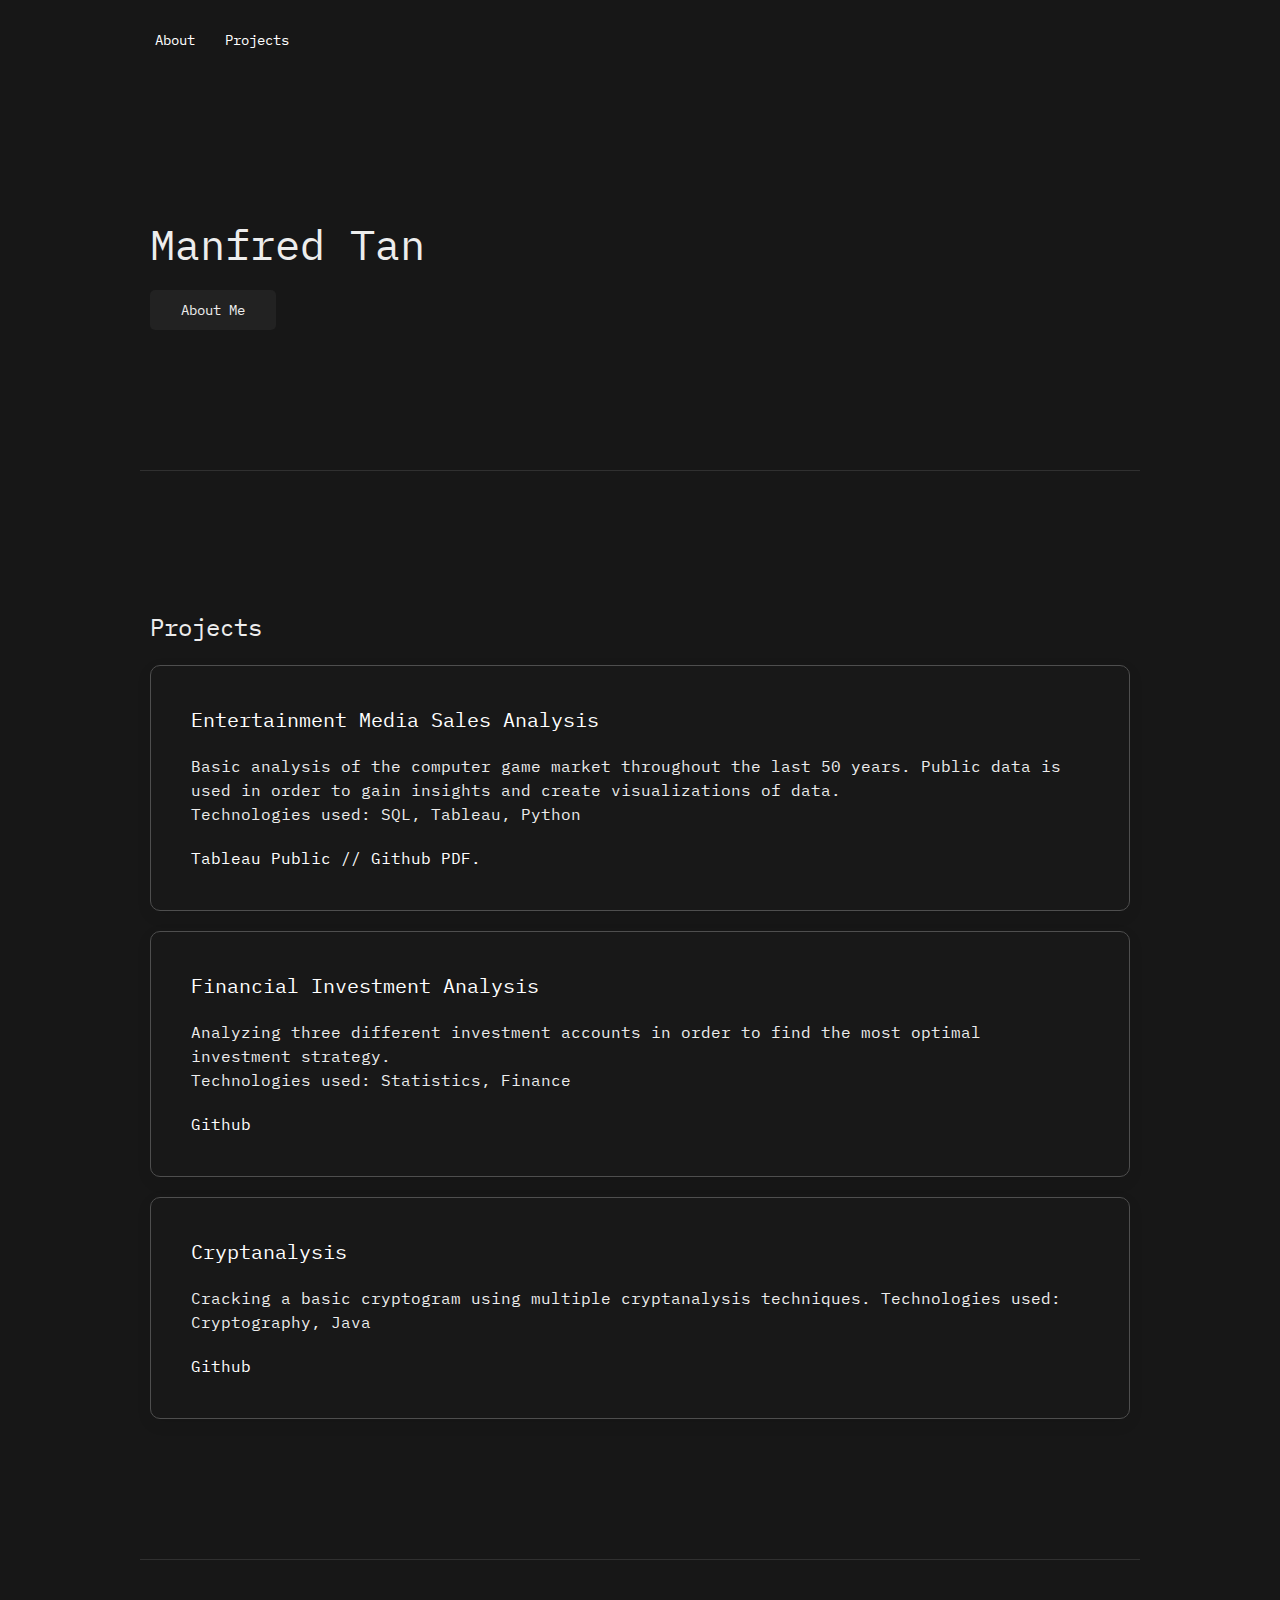
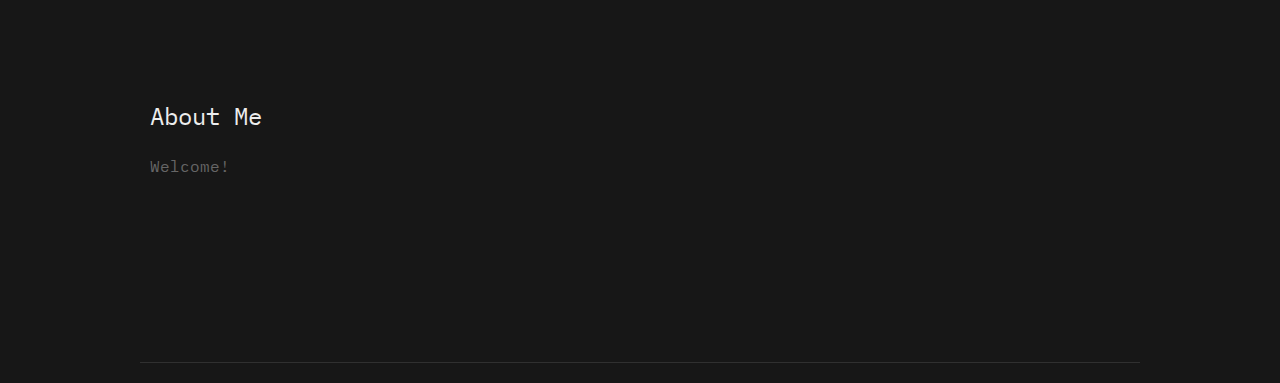
==== index.html @ 36551038 "Update index.html" ====
<!DOCTYPE html>
<html lang="en">


<head>
    <meta charset="UTF-8">
    <link rel="stylesheet" href="styles.css">

    <title>Portfolio</title>
</head>



<body>

<!-- Navigation -->
    <nav class="uk-navbar-container uk-margin-small-left uk-margin-small-right uk-visible@m uk-margin-xlarge-left uk-margin-xlarge-right" uk-navbar uk-sticky="sel-target: .uk-navbar-container; cls-active: uk-navbar-sticky">
    
        <ul class="uk-navbar-nav uk-light">
            <li><a class="uk-button-text uk-text-capitalize" href="#about" uk-scroll>About</a></li>
            <li><a class="uk-button-text uk-text-capitalize" href="#projects" uk-scroll>Projects</a></li>
        </ul>
    </nav>
<!-- Navigation End -->


<!-- Home -->
<section class="uk-margin-small-left uk-margin-small-right uk-margin-xlarge-top uk-margin-xlarge-bottom">
    <h1 class="uk-margin-xlarge-left uk-light uk-text-left uk-margin-xlarge-right">Manfred Tan</h1>
    <a href="#about" class="uk-margin-xlarge-left uk-text-capitalize uk-button uk-button-secondary" uk-scroll>About Me</a>

</section>

<!-- Home Ends -->

<!-- Projects Section -->
<hr class="uk-margin-xlarge-left uk-margin-xlarge-right">
<section id="projects" class="uk-margin-small-left uk-margin-small-right uk-margin-xlarge-top uk-margin-xlarge-bottom">
<h3 class="uk-margin-xlarge-left uk-light">Projects</h3>

<div class="uk-margin-xlarge-left uk-margin-xlarge-right">
    <!-- Projects -->
    <div class="uk-margin uk-card uk-card-secondary uk-card-body ">
        <h4>Entertainment Media Sales Analysis</h4>
        <p>Basic analysis of the computer game market throughout the last 50 years. Public data is used in order to gain insights and create visualizations of data.
          <br>
          Technologies used: SQL, Tableau, Python
        </p>
            <a href="https://public.tableau.com/app/profile/manfred.tan/viz/VideoGameSalesAnalysis_17225403248090/VideoGameSalesAnalysis">Tableau Public</a>
            <a> //</a>
            <a href="https://github.com/manfred-t/video-game-analysis">Github</a>
            <a href="https://manfred-t.github.io/sample-data-analysis/Sample Data Analysis 1.pdf" target="_blank">PDF.</a>

    </div>
        
    <div class="uk-margin uk-card uk-card-secondary uk-card-body ">
      <h4>Financial Investment Analysis</h4>
      <p>Analyzing three different investment accounts in order to find the most optimal investment strategy.
        <br>
        Technologies used: Statistics, Finance
      </p>
      <a href="https://github.com/manfred-t/Financial-Analysis">Github</a>
  </div>

    <div class="uk-margin uk-card uk-card-secondary uk-card-body ">
        <h4>Cryptanalysis</h4>
        <p>Cracking a basic cryptogram using multiple cryptanalysis techniques.
          Technologies used: Cryptography, Java
        </p>
          <a href="https://github.com/manfred-t/Cryptanalysis">Github</a>
    </div>

</div>



</section>




<hr class="uk-margin-xlarge-top uk-margin-xlarge-left uk-margin-xlarge-right">

<!-- About Me -->
<section id="about" class="uk-margin-small-left uk-margin-small-right uk-margin-xlarge-top uk-margin-xlarge-bottom">
<h3 class="uk-margin-xlarge-left uk-light">About Me</h3>
<!-- Change here to ur paragraph -->
<p class="uk-margin-xlarge-left uk-margin-xlarge-right">Welcome!</p>
<a href="" class="uk-margin-xlarge-left uk-light uk-button-text" uk-icon="instagram"></a> &nbsp;<a href="" class="uk-light uk-button-text" uk-icon="dribbble"></a> &nbsp;<a href="" class="uk-button-text uk-light" uk-icon="github"></a> &nbsp;<a href="" class=" uk-light uk-button-text" uk-icon="linkedin"></a>

<!-- About Me Ends -->
</section>

<hr class="uk-margin-xlarge-left uk-margin-xlarge-right">
</div>
<!-- Projects Section Ends -->
    
</body>
</html>
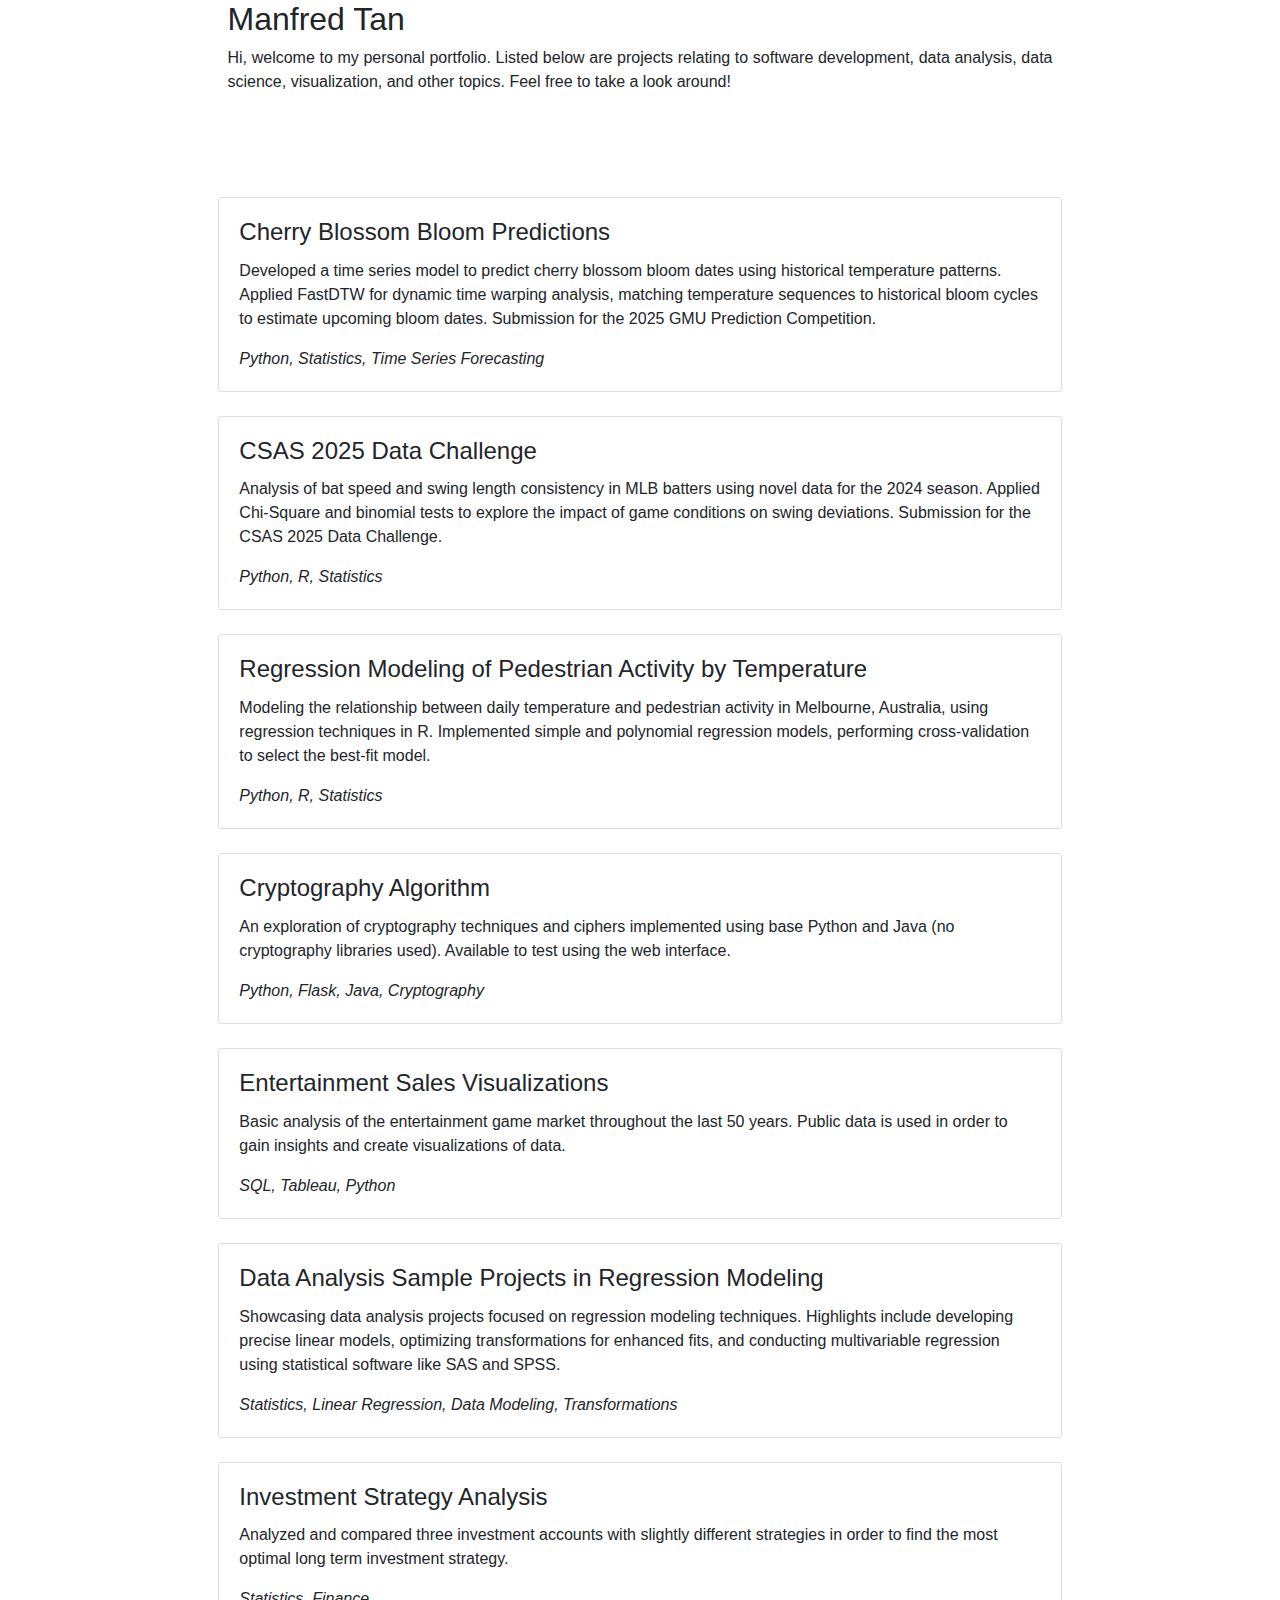
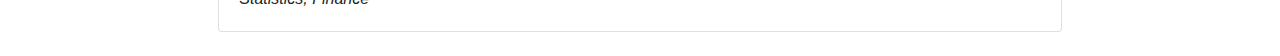
==== commit cb73a56c: "update" ====
--- a/index.html
+++ b/index.html
@@ -1,99 +1,192 @@
 <!DOCTYPE html>
 <html lang="en">
+  <head>
+    <meta charset="utf-8">
+    <title>Portfolio</title>
+    <meta name="viewport" content="width=device-width, initial-scale=1">
+    <link rel="stylesheet" href="https://stackpath.bootstrapcdn.com/bootstrap/4.5.2/css/bootstrap.min.css" integrity="sha384-JcKb8q3iqJ61gNV9KGb8thSsNjpSL0n8PARn9HuZOnIxN0hoP+VmmDGMN5t9UJ0Z" crossorigin="anonymous">
+    <link rel="stylesheet" href="assets/css/minimalist.css">
+    <link rel="stylesheet" href="https://cdnjs.cloudflare.com/ajax/libs/font-awesome/5.14.0/css/all.min.css" integrity="sha512-1PKOgIY59xJ8Co8+NE6FZ+LOAZKjy+KY8iq0G4B3CyeY6wYHN3yt9PW0XpSriVlkMXe40PTKnXrLnZ9+fkDaog==" crossorigin="anonymous" />
+    <link rel="icon" type="image/png" href="assets/images/favicon.ico">
+  </head>
+  <body >
+    <header>
+      <div class="container">
+        <div class="row justify-content-lg-center">
 
+          <div class="col-lg-9">
+            <h2>Manfred Tan</h2>
+            <p class="text-justify">Hi, welcome to my personal portfolio. Listed below are projects relating to software development, data analysis, data science, visualization, and other topics. Feel free to take a look around!</p>
+            <ul class="list-inline text-lg-right social-iconsHead">
+              <li class="list-inline-item"><a href="https://github.com/manfred-t/" target="_blank"><i class="fab fa-github"></i></a></li>
+              <li class="list-inline-item"><a href="https://www.linkedin.com/in/manfred-tan" target="_blank"><i class="fab fa-linkedin-in"></i></a></li>
+              <li class="list-inline-item"><a href="#" target="_blank"><i class="fas fa-at"></i></a></li>
+            </ul>
+          </div>
+        </div>
+      </div>
+    </header>
+    <section>
+      <h2 class="text-center text-white">Projects</h2> <!-- Centered heading -->
+      <div class="tab-pane fade show" id="projects" role="tabpanel">
+        <div class="card-container"> <!-- Added wrapper -->
+          <div class="row justify-content-lg-center">
 
-<head>
-    <meta charset="UTF-8">
-    <link rel="stylesheet" href="styles.css">
+            <!-- ./project -->
+            <div class="col-lg-8 pb-4">
+              <div class="card">
+                <div class="card-body">
 
-    <title>Portfolio</title>
-</head>
+                  <h4 class="card-title">Cherry Blossom Bloom Predictions</h4>
+                  <p class="card-text">
+                    Developed a time series model to predict cherry blossom bloom dates using historical temperature 
+                    patterns. Applied FastDTW for dynamic time warping analysis, matching temperature sequences 
+                    to historical bloom cycles to estimate upcoming bloom dates. Submission for the 2025 GMU Prediction Competition.
+                  </p>
+                  
 
+                  <div class="d-flex justify-content-between align-items-center">
+                    <span class="card-text"><em>Python, Statistics, Time Series Forecasting </em></span>
+                    <ul class="list-inline mb-0">
+                      <li class="list-inline-item social-icons"><a href="assets/pages/cherry blossom predictions/predictions.html"><i class="fas fa-link"></i></a></li>
+                      <li class="list-inline-item social-icons"><a href="https://github.com/mt3842/cherry-blossom-2025" target="_blank"><i class="fab fa-github"></i></a></li>
+                    </ul>
+                  </div>
 
+                </div>
+              </div>
+            </div>
+            <!-- Repeat for more projects -->
 
-<body>
+            <!-- ./project -->
+            <div class="col-lg-8 pb-4">
+              <div class="card">
+                <div class="card-body">
 
-<!-- Navigation -->
-    <nav class="uk-navbar-container uk-margin-small-left uk-margin-small-right uk-visible@m uk-margin-xlarge-left uk-margin-xlarge-right" uk-navbar uk-sticky="sel-target: .uk-navbar-container; cls-active: uk-navbar-sticky">
-    
-        <ul class="uk-navbar-nav uk-light">
-            <li><a class="uk-button-text uk-text-capitalize" href="#about" uk-scroll>About</a></li>
-            <li><a class="uk-button-text uk-text-capitalize" href="#projects" uk-scroll>Projects</a></li>
-        </ul>
-    </nav>
-<!-- Navigation End -->
+                  <h4 class="card-title">CSAS 2025 Data Challenge</h4>
+                  <p class="card-text">Analysis of bat speed and swing length consistency in MLB batters using novel data for the 2024 season. Applied Chi-Square and binomial tests to explore the impact of game conditions on swing deviations. Submission for the CSAS 2025 Data Challenge.</p>
+                  
 
+                  <div class="d-flex justify-content-between align-items-center">
+                    <span class="card-text"><em>Python, R, Statistics </em></span>
+                    <ul class="list-inline mb-0">
+                      <li class="list-inline-item social-icons"><a href="https://github.com/mt3842/CSAS-2025-Data-Challenge/blob/main/research.pdf/"><i class="fas fa-link"></i></a></li>
+                      <li class="list-inline-item social-icons"><a href="https://github.com/mt3842/CSAS-2025-Data-Challenge" target="_blank"><i class="fab fa-github"></i></a></li>
+                    </ul>
+                  </div>
 
-<!-- Home -->
-<section class="uk-margin-small-left uk-margin-small-right uk-margin-xlarge-top uk-margin-xlarge-bottom">
-    <h1 class="uk-margin-xlarge-left uk-light uk-text-left uk-margin-xlarge-right">Manfred Tan</h1>
-    <a href="#about" class="uk-margin-xlarge-left uk-text-capitalize uk-button uk-button-secondary" uk-scroll>About Me</a>
+                </div>
+              </div>
+            </div>
+            <!-- Repeat for more projects -->
 
-</section>
+            <!-- ./project -->
+            <div class="col-lg-8 pb-4">
+              <div class="card">
+                <div class="card-body">
 
-<!-- Home Ends -->
+                  <h4 class="card-title">Regression Modeling of Pedestrian Activity by Temperature</h4>
+                  <p class="card-text">Modeling the relationship between daily temperature and pedestrian activity in Melbourne, Australia, using regression techniques in R. Implemented simple and polynomial regression models, performing cross-validation to select the best-fit model. </p>
+                  
 
-<!-- Projects Section -->
-<hr class="uk-margin-xlarge-left uk-margin-xlarge-right">
-<section id="projects" class="uk-margin-small-left uk-margin-small-right uk-margin-xlarge-top uk-margin-xlarge-bottom">
-<h3 class="uk-margin-xlarge-left uk-light">Projects</h3>
+                  <div class="d-flex justify-content-between align-items-center">
+                    <span class="card-text"><em>Python, R, Statistics </em></span>
+                    <ul class="list-inline mb-0">
+                      <li class="list-inline-item social-icons"><a href="https://github.com/mt3842/Temperature-and-Pedestrians/blob/main/Temperature%20vs%20Pedestrians.pdf/"><i class="fas fa-link"></i></a></li>
+                      <li class="list-inline-item social-icons"><a href="https://github.com/mt3842/Temperature-and-Pedestrians" target="_blank"><i class="fab fa-github"></i></a></li>
+                    </ul>
+                  </div>
 
-<div class="uk-margin-xlarge-left uk-margin-xlarge-right">
-    <!-- Projects -->
-    <div class="uk-margin uk-card uk-card-secondary uk-card-body ">
-        <h4>Entertainment Media Sales Analysis</h4>
-        <p>Basic analysis of the computer game market throughout the last 50 years. Public data is used in order to gain insights and create visualizations of data.
-          <br>
-          Technologies used: SQL, Tableau, Python
-        </p>
-            <a href="https://public.tableau.com/app/profile/manfred.tan/viz/VideoGameSalesAnalysis_17225403248090/VideoGameSalesAnalysis">Tableau Public</a>
-            <a> //</a>
-            <a href="https://github.com/manfred-t/video-game-analysis">Github</a>
-            <a href="https://manfred-t.github.io/sample-data-analysis/Sample Data Analysis 1.pdf" target="_blank">PDF.</a>
+                </div>
+              </div>
+            </div>
+            <!-- Repeat for more projects -->
+            
+            <!-- ./project -->
+            <div class="col-lg-8 pb-4">
+              <div class="card">
+                <div class="card-body">
 
-    </div>
-        
-    <div class="uk-margin uk-card uk-card-secondary uk-card-body ">
-      <h4>Financial Investment Analysis</h4>
-      <p>Analyzing three different investment accounts in order to find the most optimal investment strategy.
-        <br>
-        Technologies used: Statistics, Finance
-      </p>
-      <a href="https://github.com/manfred-t/Financial-Analysis">Github</a>
-  </div>
+                  <h4 class="card-title">Cryptography Algorithm</h4>
+                  <p class="card-text">An exploration of cryptography techniques and ciphers implemented using base Python and Java (no cryptography libraries used). Available to test using the web interface. </p>
+                  
 
-    <div class="uk-margin uk-card uk-card-secondary uk-card-body ">
-        <h4>Cryptanalysis</h4>
-        <p>Cracking a basic cryptogram using multiple cryptanalysis techniques.
-          Technologies used: Cryptography, Java
-        </p>
-          <a href="https://github.com/manfred-t/Cryptanalysis">Github</a>
-    </div>
+                  <div class="d-flex justify-content-between align-items-center">
+                    <span class="card-text"><em>Python, Flask, Java, Cryptography </em></span>
+                    <ul class="list-inline mb-0">
+                      <li class="list-inline-item social-icons"><a href="https://tanm2024.pythonanywhere.com/"><i class="fas fa-link"></i></a></li>
+                      <li class="list-inline-item social-icons"><a href="https://github.com/manfred-t/Cryptanalysis" target="_blank"><i class="fab fa-github"></i></a></li>
+                    </ul>
+                  </div>
 
-</div>
+                </div>
+              </div>
+            </div>
+            <!-- Repeat for more projects -->
 
+            <!-- ./project -->
+            <div class="col-lg-8 pb-4">
+              <div class="card">
+                <div class="card-body">
 
+                  <h4 class="card-title">Entertainment Sales Visualizations</h4>
+                  <p class="card-text">Basic analysis of the entertainment game market throughout the last 50 years. Public data is used in order to gain insights and create visualizations of data. </p>
+                  <div class="d-flex justify-content-between align-items-center">
+                    <span class="card-text"><em>SQL, Tableau, Python </em></span>
+                    <ul class="list-inline mb-0"> <!-- ADD TABLEAU ICON-->
+                      <li class="list-inline-item social-icons"><a href="https://github.com/manfred-t/Financial-Analysis" target="_blank"><i class="fab fa-github"></i></a></li>
+                    </ul>
+                  </div>
 
-</section>
+                </div>
+              </div>
+            </div>
+            <!-- Repeat for more projects -->
+            
+            <!-- ./project -->
+            <div class="col-lg-8 pb-4">
+              <div class="card">
+                <div class="card-body">
+                  <h4 class="card-title">Data Analysis Sample Projects in Regression Modeling</h4>
+                  <p class="card-text">Showcasing data analysis projects focused on regression modeling techniques. Highlights include developing precise linear models, optimizing transformations for enhanced fits, and conducting multivariable regression using statistical software like SAS and SPSS. </p>
+                  <div class="d-flex justify-content-between align-items-center">
+                    <span class="card-text"><em>Statistics, Linear Regression, Data Modeling, Transformations</em></span>
+                    <ul class="list-inline mb-0">
+                      <li class="list-inline-item social-icons"><a href="https://manfred-t.github.io/sample-data-analysis/Sample%20Data%20Analysis%201.pdf" target="_blank"><i class="fas fa-link"></i></a></li>
+                      <li class="list-inline-item social-icons"><a href="https://manfred-t.github.io/sample-data-analysis/Sample%20Data%20Analysis%202.pdf" target="_blank"><i class="fas fa-link"></i></a></li>
+                    </ul>
+                  </div>
+                </div>
+              </div>
+            </div>
+            <!-- Repeat for more projects -->
 
+            <!-- ./project -->
+            <div class="col-lg-8 pb-4">
+              <div class="card">
+                <div class="card-body">
 
+                  <h4 class="card-title">Investment Strategy Analysis</h4>
+                  <p class="card-text">Analyzed and compared three investment accounts with slightly different strategies in order to find the most optimal long term investment strategy. </p>
+                  <div class="d-flex justify-content-between align-items-center">
+                    <span class="card-text"><em>Statistics, Finance </em></span>
+                    <ul class="list-inline mb-0">
+                      <li class="list-inline-item social-icons"><a href="https://github.com/manfred-t/Financial-Analysis" target="_blank"><i class="fab fa-github"></i></a></li>
+                    </ul>
+                  </div>
 
+                </div>
+              </div>
+            </div>
+            <!-- Repeat for more projects -->
 
-<hr class="uk-margin-xlarge-top uk-margin-xlarge-left uk-margin-xlarge-right">
+          </div>
+        </div>
+      </div>
+    </section>
 
-<!-- About Me -->
-<section id="about" class="uk-margin-small-left uk-margin-small-right uk-margin-xlarge-top uk-margin-xlarge-bottom">
-<h3 class="uk-margin-xlarge-left uk-light">About Me</h3>
-<!-- Change here to ur paragraph -->
-<p class="uk-margin-xlarge-left uk-margin-xlarge-right">Welcome!</p>
-<a href="" class="uk-margin-xlarge-left uk-light uk-button-text" uk-icon="instagram"></a> &nbsp;<a href="" class="uk-light uk-button-text" uk-icon="dribbble"></a> &nbsp;<a href="" class="uk-button-text uk-light" uk-icon="github"></a> &nbsp;<a href="" class=" uk-light uk-button-text" uk-icon="linkedin"></a>
-
-<!-- About Me Ends -->
-</section>
-
-<hr class="uk-margin-xlarge-left uk-margin-xlarge-right">
-</div>
-<!-- Projects Section Ends -->
-    
-</body>
+    <script src="https://code.jquery.com/jquery-3.5.1.slim.min.js" integrity="sha384-DfXdz2htPH0lsSSs5nCTpuj/zy4C+OGpamoFVy38MVBnE+IbbVYUew+OrCXaRkfj" crossorigin="anonymous"></script>
+    <script src="https://cdn.jsdelivr.net/npm/popper.js@1.16.1/dist/umd/popper.min.js" integrity="sha384-9/reFTGAW83EW2RDu2S0VKaIzap3H66lZH81PoYlFhbGU+6BZp6G7niu735Sk7lN" crossorigin="anonymous"></script>
+    <script src="https://stackpath.bootstrapcdn.com/bootstrap/4.5.2/js/bootstrap.min.js" integrity="sha384-B4gt1jrGC7Jh4AgTPSdUtOBvfO8shuf57BaghqFfPlYxofvL8/KUEfYiJOMMV+rV" crossorigin="anonymous"></script>
+  </body>
 </html>
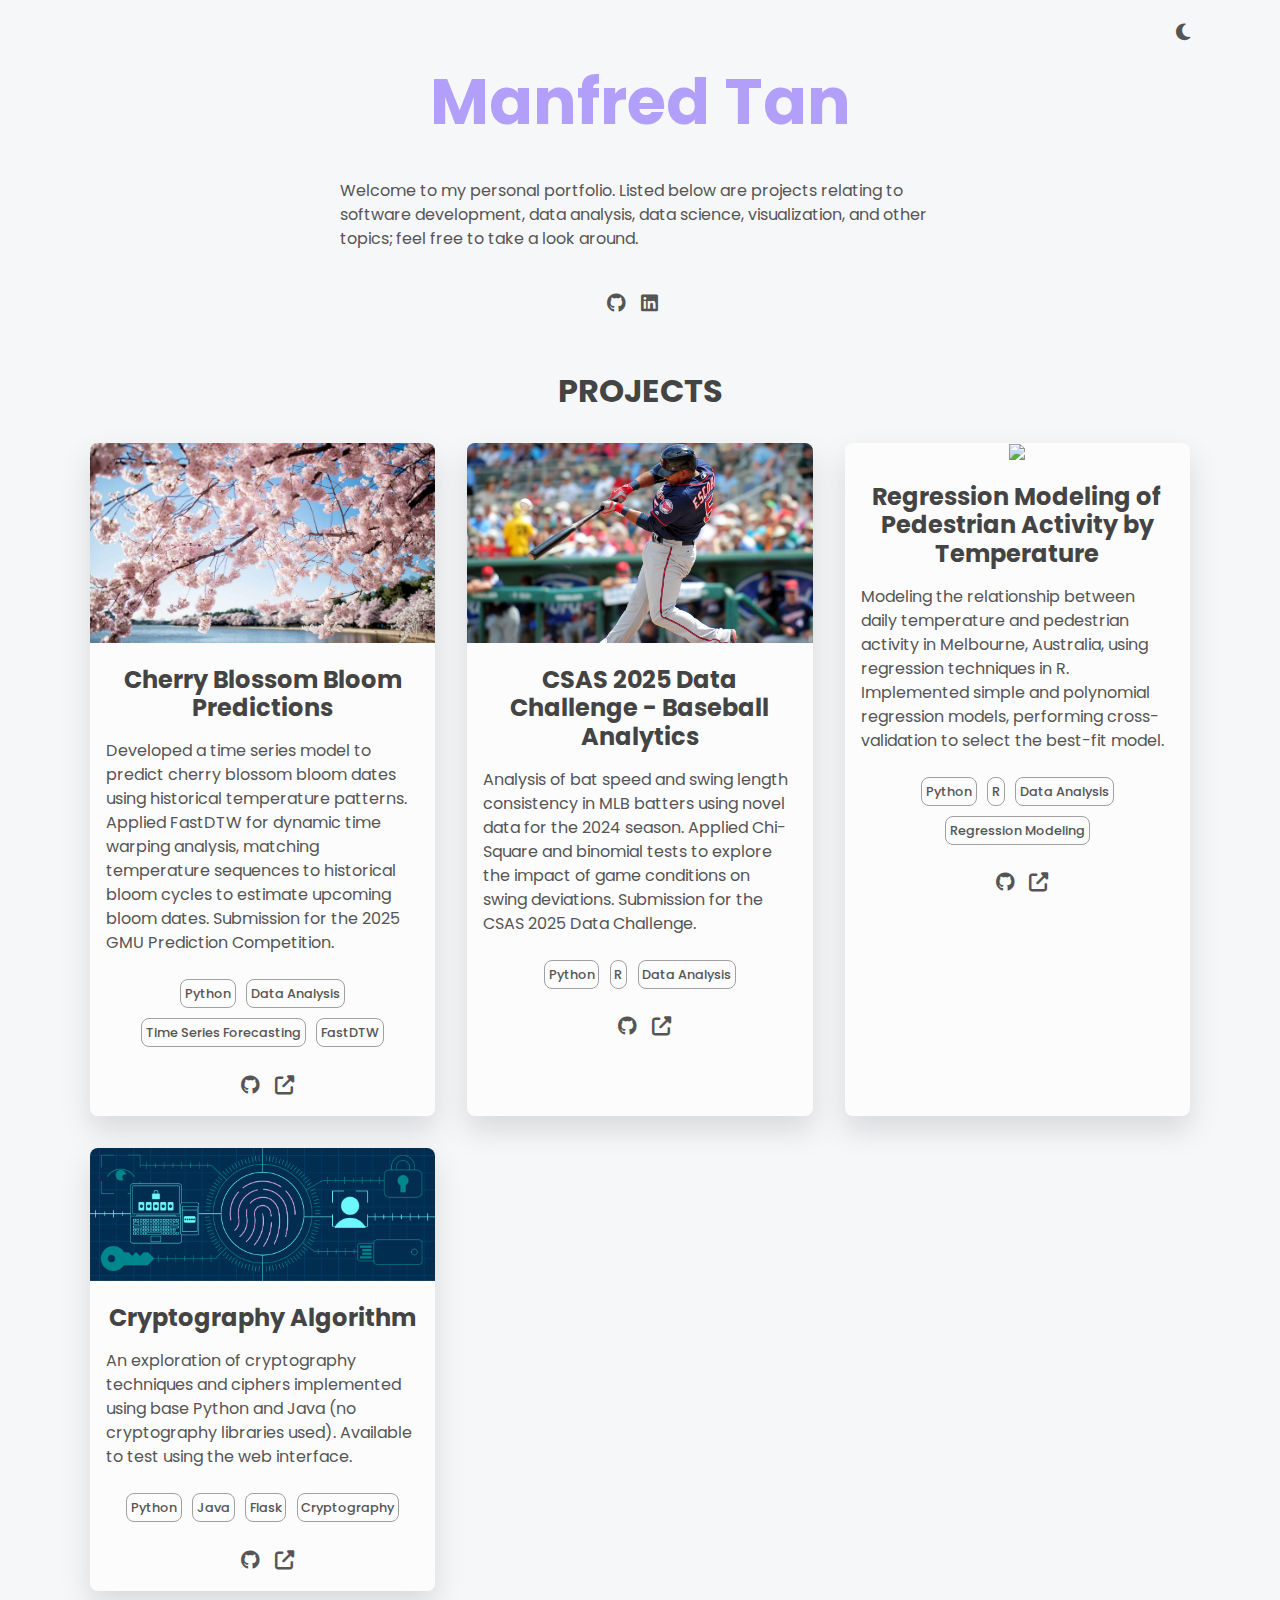
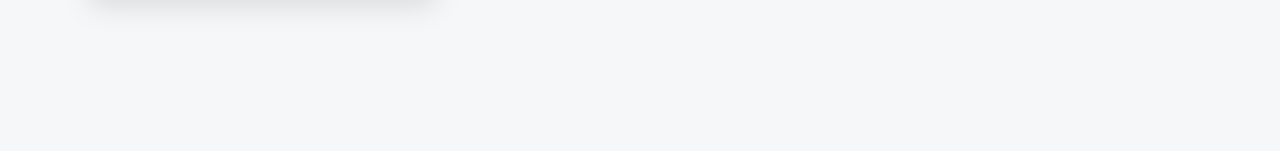
==== commit 67615103: "version 2" ====
--- a/index.html
+++ b/index.html
@@ -1,192 +1,233 @@
-<!DOCTYPE html>
+<!doctype html>
 <html lang="en">
   <head>
-    <meta charset="utf-8">
-    <title>Portfolio</title>
-    <meta name="viewport" content="width=device-width, initial-scale=1">
-    <link rel="stylesheet" href="https://stackpath.bootstrapcdn.com/bootstrap/4.5.2/css/bootstrap.min.css" integrity="sha384-JcKb8q3iqJ61gNV9KGb8thSsNjpSL0n8PARn9HuZOnIxN0hoP+VmmDGMN5t9UJ0Z" crossorigin="anonymous">
-    <link rel="stylesheet" href="assets/css/minimalist.css">
-    <link rel="stylesheet" href="https://cdnjs.cloudflare.com/ajax/libs/font-awesome/5.14.0/css/all.min.css" integrity="sha512-1PKOgIY59xJ8Co8+NE6FZ+LOAZKjy+KY8iq0G4B3CyeY6wYHN3yt9PW0XpSriVlkMXe40PTKnXrLnZ9+fkDaog==" crossorigin="anonymous" />
-    <link rel="icon" type="image/png" href="assets/images/favicon.ico">
+    <meta charset="UTF-8" />
+    <meta name="viewport" content="width=device-width, initial-scale=1" />
+    <meta name="description" content="Portfolio" />
+    <link rel="preconnect" href="https://fonts.googleapis.com" />
+    <link rel="preconnect" href="https://fonts.gstatic.com" crossorigin />
+    <link
+      href="https://fonts.googleapis.com/css2?family=Poppins:wght@400;500;700&display=swap"
+      rel="stylesheet"
+    />
+    <link rel="stylesheet" href="styles.css" />
+    <link rel="stylesheet" href="https://cdnjs.cloudflare.com/ajax/libs/font-awesome/6.7.2/css/all.min.css" />
+
+    <title>Manfred Tan</title>
   </head>
-  <body >
-    <header>
-      <div class="container">
-        <div class="row justify-content-lg-center">
-
-          <div class="col-lg-9">
-            <h2>Manfred Tan</h2>
-            <p class="text-justify">Hi, welcome to my personal portfolio. Listed below are projects relating to software development, data analysis, data science, visualization, and other topics. Feel free to take a look around!</p>
-            <ul class="list-inline text-lg-right social-iconsHead">
-              <li class="list-inline-item"><a href="https://github.com/manfred-t/" target="_blank"><i class="fab fa-github"></i></a></li>
-              <li class="list-inline-item"><a href="https://www.linkedin.com/in/manfred-tan" target="_blank"><i class="fab fa-linkedin-in"></i></a></li>
-              <li class="list-inline-item"><a href="#" target="_blank"><i class="fas fa-at"></i></a></li>
-            </ul>
-          </div>
+
+  <body class="light" id="top">
+    <!-- Header -->
+    <header class="header center">
+
+        <button type="button" aria-label="toggle theme" class="btn btn--icon">
+          <i aria-hidden="true" id="btn-theme" class="fas fa-moon"></i>
+        </button>
+
+      </nav>
+    </header>
+
+    <main>
+      <!-- About -->
+      <div class="about center">
+        <h1><span class="about__name">Manfred Tan</span></h1>
+        <p class="about__desc">
+          Welcome to my personal portfolio. 
+          Listed below are projects relating to software development, data analysis, data science, visualization, and other topics; 
+          feel free to take a look around.
+        </p>
+
+        <div class="about__contact center">
+          <a
+            href="https://github.com/mt3842"
+            aria-label="github"
+            class="link link--icon"
+          >
+            <i aria-hidden="true" class="fab fa-github"></i>
+          </a>
+
+          <a
+            href="https://linkedin.com/in/manfred-tan"
+            aria-label="linkedin"
+            class="link link--icon"
+          >
+            <i aria-hidden="true" class="fab fa-linkedin"></i>
+          </a>
         </div>
       </div>
-    </header>
-    <section>
-      <h2 class="text-center text-white">Projects</h2> <!-- Centered heading -->
-      <div class="tab-pane fade show" id="projects" role="tabpanel">
-        <div class="card-container"> <!-- Added wrapper -->
-          <div class="row justify-content-lg-center">
-
-            <!-- ./project -->
-            <div class="col-lg-8 pb-4">
-              <div class="card">
-                <div class="card-body">
-
-                  <h4 class="card-title">Cherry Blossom Bloom Predictions</h4>
-                  <p class="card-text">
-                    Developed a time series model to predict cherry blossom bloom dates using historical temperature 
-                    patterns. Applied FastDTW for dynamic time warping analysis, matching temperature sequences 
-                    to historical bloom cycles to estimate upcoming bloom dates. Submission for the 2025 GMU Prediction Competition.
-                  </p>
-                  
-
-                  <div class="d-flex justify-content-between align-items-center">
-                    <span class="card-text"><em>Python, Statistics, Time Series Forecasting </em></span>
-                    <ul class="list-inline mb-0">
-                      <li class="list-inline-item social-icons"><a href="assets/pages/cherry blossom predictions/predictions.html"><i class="fas fa-link"></i></a></li>
-                      <li class="list-inline-item social-icons"><a href="https://github.com/mt3842/cherry-blossom-2025" target="_blank"><i class="fab fa-github"></i></a></li>
-                    </ul>
-                  </div>
-
-                </div>
-              </div>
-            </div>
-            <!-- Repeat for more projects -->
-
-            <!-- ./project -->
-            <div class="col-lg-8 pb-4">
-              <div class="card">
-                <div class="card-body">
-
-                  <h4 class="card-title">CSAS 2025 Data Challenge</h4>
-                  <p class="card-text">Analysis of bat speed and swing length consistency in MLB batters using novel data for the 2024 season. Applied Chi-Square and binomial tests to explore the impact of game conditions on swing deviations. Submission for the CSAS 2025 Data Challenge.</p>
-                  
-
-                  <div class="d-flex justify-content-between align-items-center">
-                    <span class="card-text"><em>Python, R, Statistics </em></span>
-                    <ul class="list-inline mb-0">
-                      <li class="list-inline-item social-icons"><a href="https://github.com/mt3842/CSAS-2025-Data-Challenge/blob/main/research.pdf/"><i class="fas fa-link"></i></a></li>
-                      <li class="list-inline-item social-icons"><a href="https://github.com/mt3842/CSAS-2025-Data-Challenge" target="_blank"><i class="fab fa-github"></i></a></li>
-                    </ul>
-                  </div>
-
-                </div>
-              </div>
-            </div>
-            <!-- Repeat for more projects -->
-
-            <!-- ./project -->
-            <div class="col-lg-8 pb-4">
-              <div class="card">
-                <div class="card-body">
-
-                  <h4 class="card-title">Regression Modeling of Pedestrian Activity by Temperature</h4>
-                  <p class="card-text">Modeling the relationship between daily temperature and pedestrian activity in Melbourne, Australia, using regression techniques in R. Implemented simple and polynomial regression models, performing cross-validation to select the best-fit model. </p>
-                  
-
-                  <div class="d-flex justify-content-between align-items-center">
-                    <span class="card-text"><em>Python, R, Statistics </em></span>
-                    <ul class="list-inline mb-0">
-                      <li class="list-inline-item social-icons"><a href="https://github.com/mt3842/Temperature-and-Pedestrians/blob/main/Temperature%20vs%20Pedestrians.pdf/"><i class="fas fa-link"></i></a></li>
-                      <li class="list-inline-item social-icons"><a href="https://github.com/mt3842/Temperature-and-Pedestrians" target="_blank"><i class="fab fa-github"></i></a></li>
-                    </ul>
-                  </div>
-
-                </div>
-              </div>
-            </div>
-            <!-- Repeat for more projects -->
-            
-            <!-- ./project -->
-            <div class="col-lg-8 pb-4">
-              <div class="card">
-                <div class="card-body">
-
-                  <h4 class="card-title">Cryptography Algorithm</h4>
-                  <p class="card-text">An exploration of cryptography techniques and ciphers implemented using base Python and Java (no cryptography libraries used). Available to test using the web interface. </p>
-                  
-
-                  <div class="d-flex justify-content-between align-items-center">
-                    <span class="card-text"><em>Python, Flask, Java, Cryptography </em></span>
-                    <ul class="list-inline mb-0">
-                      <li class="list-inline-item social-icons"><a href="https://tanm2024.pythonanywhere.com/"><i class="fas fa-link"></i></a></li>
-                      <li class="list-inline-item social-icons"><a href="https://github.com/manfred-t/Cryptanalysis" target="_blank"><i class="fab fa-github"></i></a></li>
-                    </ul>
-                  </div>
-
-                </div>
-              </div>
-            </div>
-            <!-- Repeat for more projects -->
-
-            <!-- ./project -->
-            <div class="col-lg-8 pb-4">
-              <div class="card">
-                <div class="card-body">
-
-                  <h4 class="card-title">Entertainment Sales Visualizations</h4>
-                  <p class="card-text">Basic analysis of the entertainment game market throughout the last 50 years. Public data is used in order to gain insights and create visualizations of data. </p>
-                  <div class="d-flex justify-content-between align-items-center">
-                    <span class="card-text"><em>SQL, Tableau, Python </em></span>
-                    <ul class="list-inline mb-0"> <!-- ADD TABLEAU ICON-->
-                      <li class="list-inline-item social-icons"><a href="https://github.com/manfred-t/Financial-Analysis" target="_blank"><i class="fab fa-github"></i></a></li>
-                    </ul>
-                  </div>
-
-                </div>
-              </div>
-            </div>
-            <!-- Repeat for more projects -->
-            
-            <!-- ./project -->
-            <div class="col-lg-8 pb-4">
-              <div class="card">
-                <div class="card-body">
-                  <h4 class="card-title">Data Analysis Sample Projects in Regression Modeling</h4>
-                  <p class="card-text">Showcasing data analysis projects focused on regression modeling techniques. Highlights include developing precise linear models, optimizing transformations for enhanced fits, and conducting multivariable regression using statistical software like SAS and SPSS. </p>
-                  <div class="d-flex justify-content-between align-items-center">
-                    <span class="card-text"><em>Statistics, Linear Regression, Data Modeling, Transformations</em></span>
-                    <ul class="list-inline mb-0">
-                      <li class="list-inline-item social-icons"><a href="https://manfred-t.github.io/sample-data-analysis/Sample%20Data%20Analysis%201.pdf" target="_blank"><i class="fas fa-link"></i></a></li>
-                      <li class="list-inline-item social-icons"><a href="https://manfred-t.github.io/sample-data-analysis/Sample%20Data%20Analysis%202.pdf" target="_blank"><i class="fas fa-link"></i></a></li>
-                    </ul>
-                  </div>
-                </div>
-              </div>
-            </div>
-            <!-- Repeat for more projects -->
-
-            <!-- ./project -->
-            <div class="col-lg-8 pb-4">
-              <div class="card">
-                <div class="card-body">
-
-                  <h4 class="card-title">Investment Strategy Analysis</h4>
-                  <p class="card-text">Analyzed and compared three investment accounts with slightly different strategies in order to find the most optimal long term investment strategy. </p>
-                  <div class="d-flex justify-content-between align-items-center">
-                    <span class="card-text"><em>Statistics, Finance </em></span>
-                    <ul class="list-inline mb-0">
-                      <li class="list-inline-item social-icons"><a href="https://github.com/manfred-t/Financial-Analysis" target="_blank"><i class="fab fa-github"></i></a></li>
-                    </ul>
-                  </div>
-
-                </div>
-              </div>
-            </div>
-            <!-- Repeat for more projects -->
-
-          </div>
+
+      <!----- ALL PROJECTS ----->
+      <section id="projects" class="section projects">
+        <h2 class="section__title">Projects</h2>
+        <div class="projects__grid">
+
+
+
+          <!-- PROJECT 1 -->
+          <div class="project">
+            <!-- Image -->
+            <img src="projects/cherry.jpg" class="project__image">
+            <div class="project__content">
+              <!-- Title -->
+              <h3>Cherry Blossom Bloom Predictions</h3>
+              <!-- Description -->
+              <p class="project__description">
+                Developed a time series model to predict cherry blossom bloom dates using historical temperature patterns. Applied FastDTW for dynamic time warping analysis, matching temperature sequences to historical bloom cycles to estimate upcoming bloom dates. Submission for the 2025 GMU Prediction Competition.
+              </p>
+              <!-- Keyword Stack -->
+              <ul class="project__stack">
+                <li class="project__stack-item">Python</li>
+                <li class="project__stack-item">Data Analysis</li>
+                <li class="project__stack-item">Time Series Forecasting</li>
+                <li class="project__stack-item">FastDTW</li>
+
+              </ul>
+              <!-- Github -->
+              <a
+                href="https://github.com/mt3842/cherry-blossom-2025"
+                aria-label="source code"
+                class="link link--icon"
+              >
+                <i aria-hidden="true" class="fab fa-github"></i>
+              </a>
+              <!-- Link -->
+              <a
+                href="https://mt3842.github.io/assets/pages/cherry%20blossom%20predictions/predictions.html"
+                aria-label="live preview"
+                class="link link--icon"
+              >
+                <i aria-hidden="true" class="fa-solid fa-up-right-from-square"></i>
+              </a>
+              <!-- Other links -->
+            </div>
+          </div>
+
+
+          <!-- PROJECT 2 -->
+          <div class="project">
+            <!-- Image -->
+            <img src="projects/baseball.jpg" style="object-position: center top;" class="project__image">
+            <div class="project__content">
+              <!-- Title -->
+              <h3>CSAS 2025 Data Challenge - Baseball Analytics</h3>
+              <!-- Description -->
+              <p class="project__description">
+                Analysis of bat speed and swing length consistency in MLB batters using novel data for the 2024 season. Applied Chi-Square and binomial tests to explore the impact of game conditions on swing deviations. Submission for the CSAS 2025 Data Challenge.              </p>
+              <!-- Keyword Stack -->
+              <ul class="project__stack">
+                <li class="project__stack-item">Python</li>
+                <li class="project__stack-item">R</li>
+                <li class="project__stack-item">Data Analysis</li>
+              </ul>
+              <!-- Github -->
+              <a
+                href="https://github.com/mt3842/CSAS-2025-Data-Challenge"
+                aria-label="source code"
+                class="link link--icon"
+              >
+                <i aria-hidden="true" class="fab fa-github"></i>
+              </a>
+              <!-- Link -->
+              <a
+                href="https://github.com/mt3842/CSAS-2025-Data-Challenge/blob/main/research.pdf/"
+                aria-label="live preview"
+                class="link link--icon"
+              >
+                <i aria-hidden="true" class="fa-solid fa-up-right-from-square"></i>
+              </a>
+              <!-- Other links -->
+            </div>
+          </div>
+
+
+          <!-- PROJECT 3 -->
+          <div class="project">
+            <!-- Image -->
+            <img src="projects/pedestrian.jpg" style="object-position: center bottom;" class="project__image">
+            <div class="project__content">
+              <!-- Title -->
+              <h3>Regression Modeling of Pedestrian Activity by Temperature</h3>
+              <!-- Description -->
+              <p class="project__description">
+                Modeling the relationship between daily temperature and pedestrian activity in Melbourne, Australia, using regression techniques in R. Implemented simple and polynomial regression models, performing cross-validation to select the best-fit model.
+              <!-- Keyword Stack -->
+              <ul class="project__stack">
+                <li class="project__stack-item">Python</li>
+                <li class="project__stack-item">R</li>
+                <li class="project__stack-item">Data Analysis</li>
+                <li class="project__stack-item">Regression Modeling</li>
+              </ul>
+              <!-- Github -->
+              <a
+                href="https://github.com/mt3842/Temperature-and-Pedestrians"
+                aria-label="source code"
+                class="link link--icon"
+              >
+                <i aria-hidden="true" class="fab fa-github"></i>
+              </a>
+              <!-- Link -->
+              <a
+                href="https://github.com/mt3842/Temperature-and-Pedestrians/blob/main/Temperature%20vs%20Pedestrians.pdf/"
+                aria-label="live preview"
+                class="link link--icon"
+              >
+                <i aria-hidden="true" class="fa-solid fa-up-right-from-square"></i>
+              </a>
+              <!-- Other links -->
+            </div>
+          </div>
+
+
+          <!-- PROJECT 4 -->
+          <div class="project">
+            <!-- Image -->
+            <img src="projects/cryptography.png" style="object-position: center bottom;" class="project__image">
+            <div class="project__content">
+              <!-- Title -->
+              <h3>Cryptography Algorithm</h3>
+              <!-- Description -->
+              <p class="project__description">
+                An exploration of cryptography techniques and ciphers implemented using base Python and Java (no cryptography libraries used). Available to test using the web interface.
+              <!-- Keyword Stack -->
+              <ul class="project__stack">
+                <li class="project__stack-item">Python</li>
+                <li class="project__stack-item">Java</li>
+                <li class="project__stack-item">Flask</li>
+                <li class="project__stack-item">Cryptography</li>
+              </ul>
+              <!-- Github -->
+              <a
+                href="https://github.com/mt3842/Cryptanalysis"
+                aria-label="source code"
+                class="link link--icon"
+              >
+                <i aria-hidden="true" class="fab fa-github"></i>
+              </a>
+              <!-- Link -->
+              <a
+                href="https://tanm2024.pythonanywhere.com/"
+                aria-label="live preview"
+                class="link link--icon"
+              >
+                <i aria-hidden="true" class="fa-solid fa-up-right-from-square"></i>
+              </a>
+              <!-- Other links -->
+            </div>
+          </div>
+
+
+
+
+      <!----- END PROJECTS ----->
         </div>
-      </div>
-    </section>
-
-    <script src="https://code.jquery.com/jquery-3.5.1.slim.min.js" integrity="sha384-DfXdz2htPH0lsSSs5nCTpuj/zy4C+OGpamoFVy38MVBnE+IbbVYUew+OrCXaRkfj" crossorigin="anonymous"></script>
-    <script src="https://cdn.jsdelivr.net/npm/popper.js@1.16.1/dist/umd/popper.min.js" integrity="sha384-9/reFTGAW83EW2RDu2S0VKaIzap3H66lZH81PoYlFhbGU+6BZp6G7niu735Sk7lN" crossorigin="anonymous"></script>
-    <script src="https://stackpath.bootstrapcdn.com/bootstrap/4.5.2/js/bootstrap.min.js" integrity="sha384-B4gt1jrGC7Jh4AgTPSdUtOBvfO8shuf57BaghqFfPlYxofvL8/KUEfYiJOMMV+rV" crossorigin="anonymous"></script>
+      </section>
+
+    </main>
+
+    <footer class="footer">
+
+    </footer>
+
+    <script src="./script.js"></script>
   </body>
-</html>
+</html>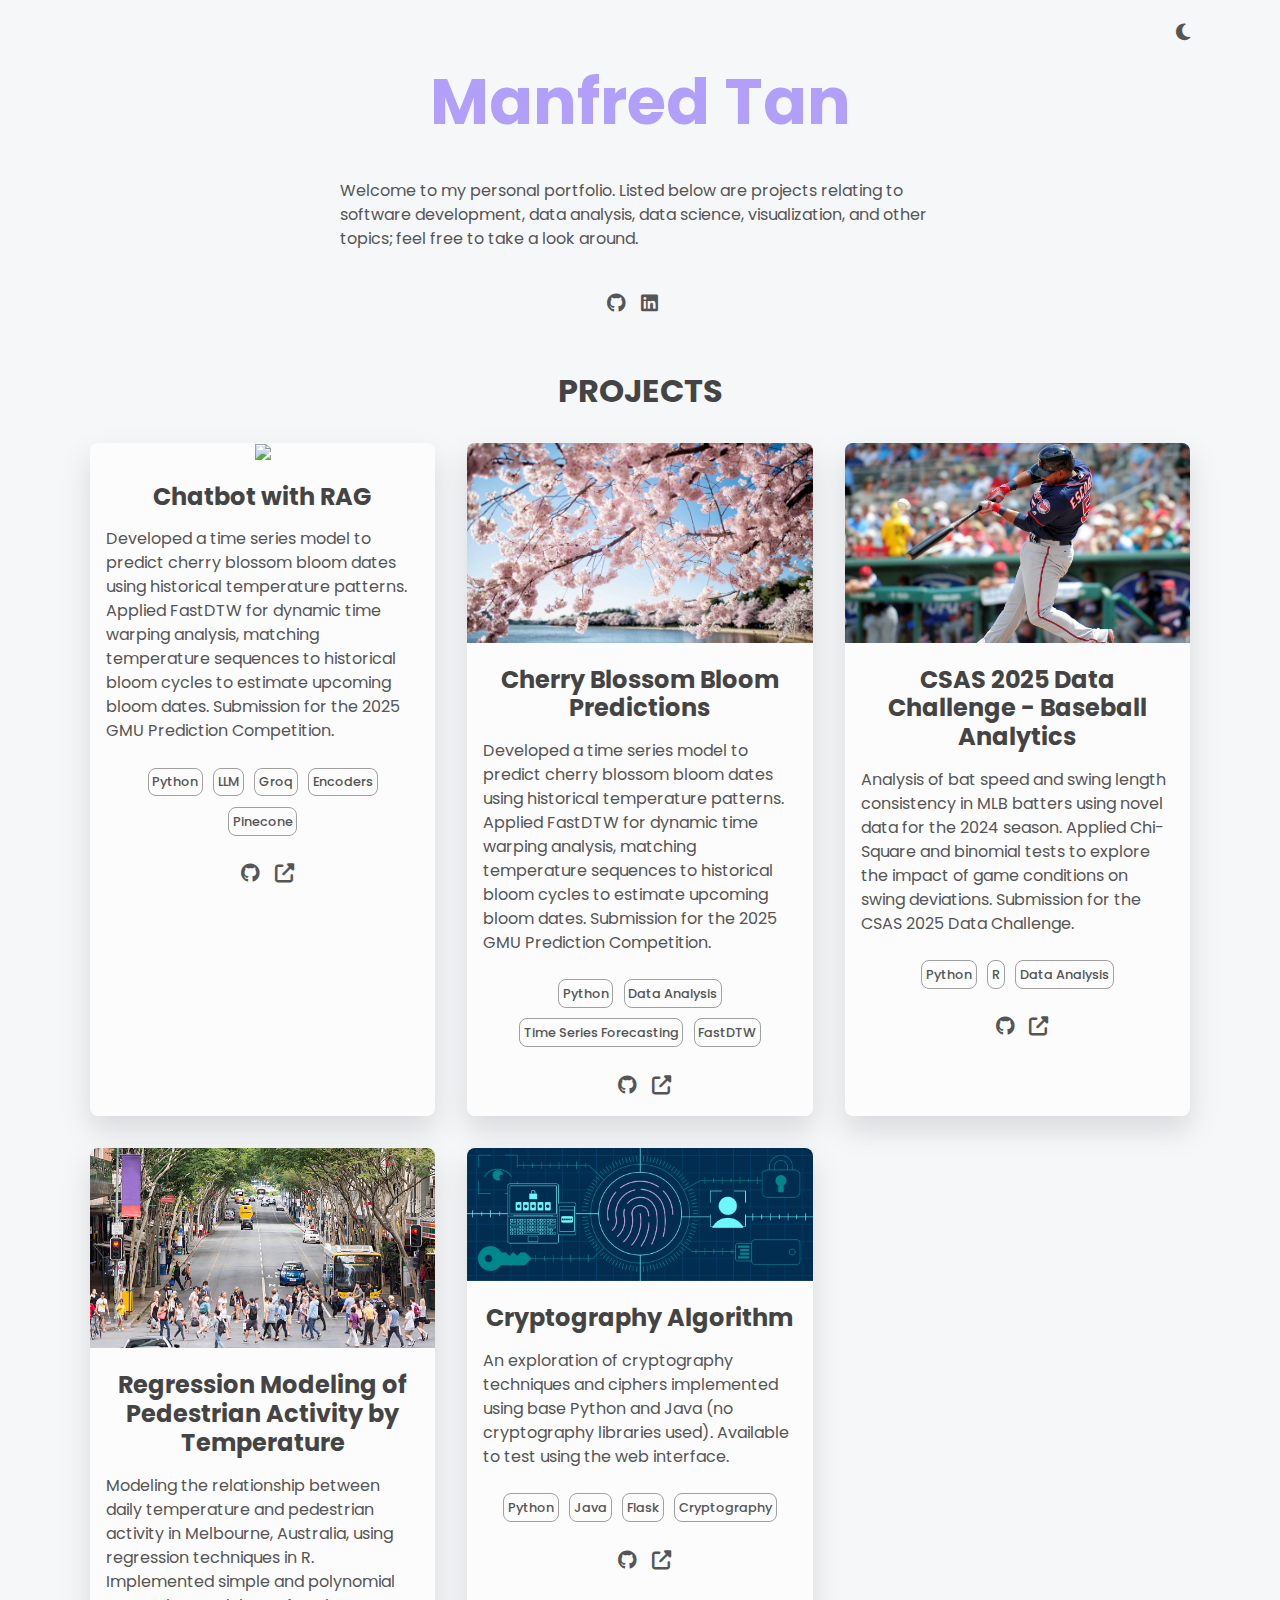
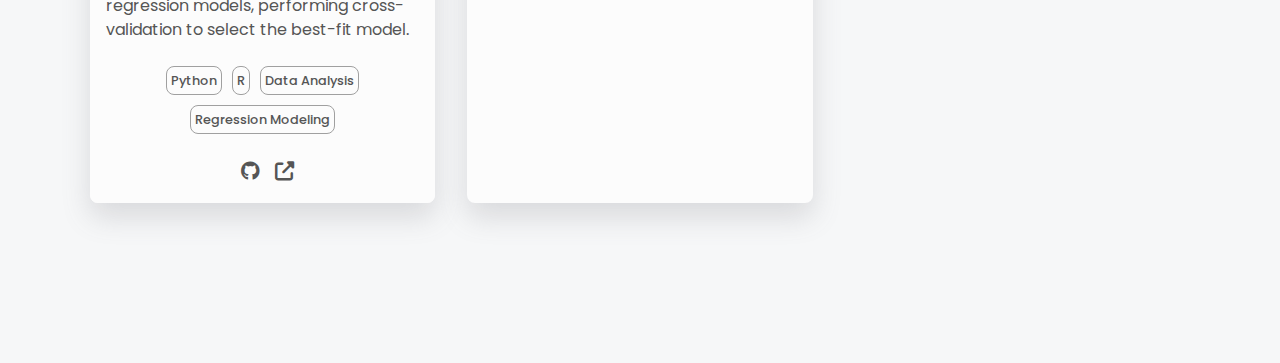
==== commit c7acdfc8: "Update index.html" ====
--- a/index.html
+++ b/index.html
@@ -63,6 +63,47 @@
 
 
 
+          <!-- PROJECT 5 -->
+          <div class="project">
+            <!-- Image -->
+            <img src="projects/rag.jpg" class="project__image">
+            <div class="project__content">
+              <!-- Title -->
+              <h3>Chatbot with RAG</h3>
+              <!-- Description -->
+              <p class="project__description">
+                Developed a time series model to predict cherry blossom bloom dates using historical temperature patterns. Applied FastDTW for dynamic time warping analysis, matching temperature sequences to historical bloom cycles to estimate upcoming bloom dates. Submission for the 2025 GMU Prediction Competition.
+              </p>
+              <!-- Keyword Stack -->
+              <ul class="project__stack">
+                <li class="project__stack-item">Python</li>
+                <li class="project__stack-item">LLM</li>
+                <li class="project__stack-item">Groq</li>
+                <li class="project__stack-item">Encoders</li>
+                <li class="project__stack-item">Pinecone</li>
+
+              </ul>
+              <!-- Github -->
+              <a
+                href="https://github.com/mt3842/NYC-Buddy"
+                aria-label="source code"
+                class="link link--icon"
+              >
+                <i aria-hidden="true" class="fab fa-github"></i>
+              </a>
+              <!-- Link -->
+              <a
+                href="https://huggingface.co/spaces/mt3842ml/NYC-Buddy"
+                aria-label="live preview"
+                class="link link--icon"
+              >
+                <i aria-hidden="true" class="fa-solid fa-up-right-from-square"></i>
+              </a>
+              <!-- Other links -->
+            </div>
+          </div>
+
+          
           <!-- PROJECT 1 -->
           <div class="project">
             <!-- Image -->
@@ -92,7 +133,7 @@
               </a>
               <!-- Link -->
               <a
-                href="https://mt3842.github.io/assets/pages/cherry%20blossom%20predictions/predictions.html"
+                href="https://mt3842.github.io/projects/cherry%20blossom%20predictions/predictions.html"
                 aria-label="live preview"
                 class="link link--icon"
               >
@@ -230,4 +271,4 @@
 
     <script src="./script.js"></script>
   </body>
-</html>+</html>
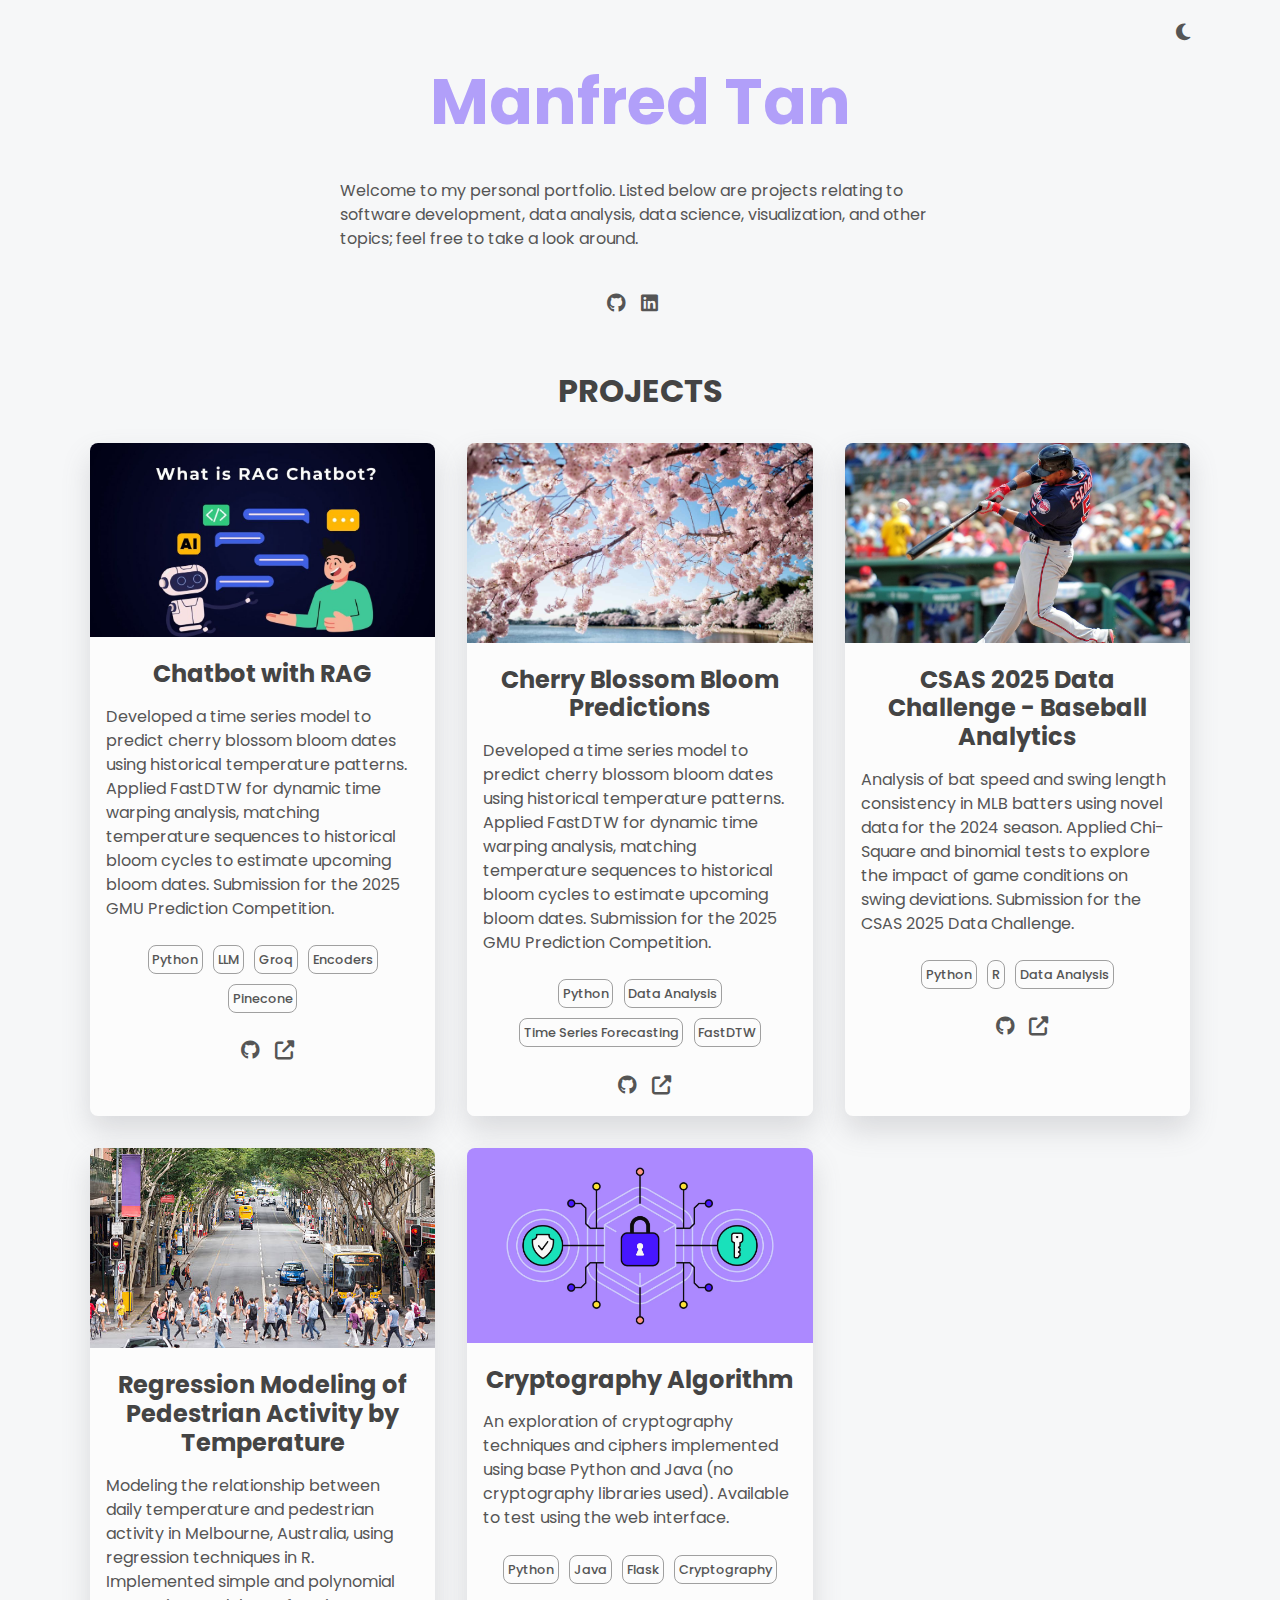
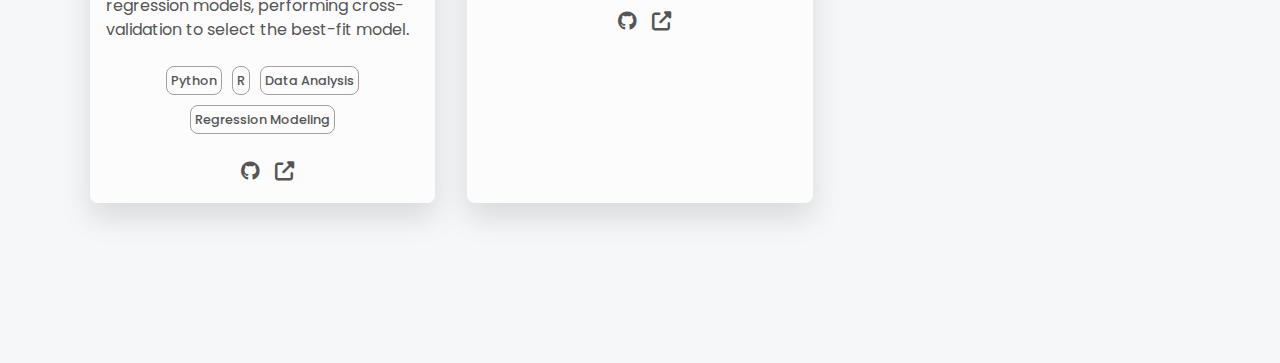
==== commit b4046b67: "Update index.html" ====
--- a/index.html
+++ b/index.html
@@ -222,7 +222,7 @@
           <!-- PROJECT 4 -->
           <div class="project">
             <!-- Image -->
-            <img src="projects/cryptography.png" style="object-position: center bottom;" class="project__image">
+            <img src="projects/cryptography.jpg" style="object-position: center bottom;" class="project__image">
             <div class="project__content">
               <!-- Title -->
               <h3>Cryptography Algorithm</h3>
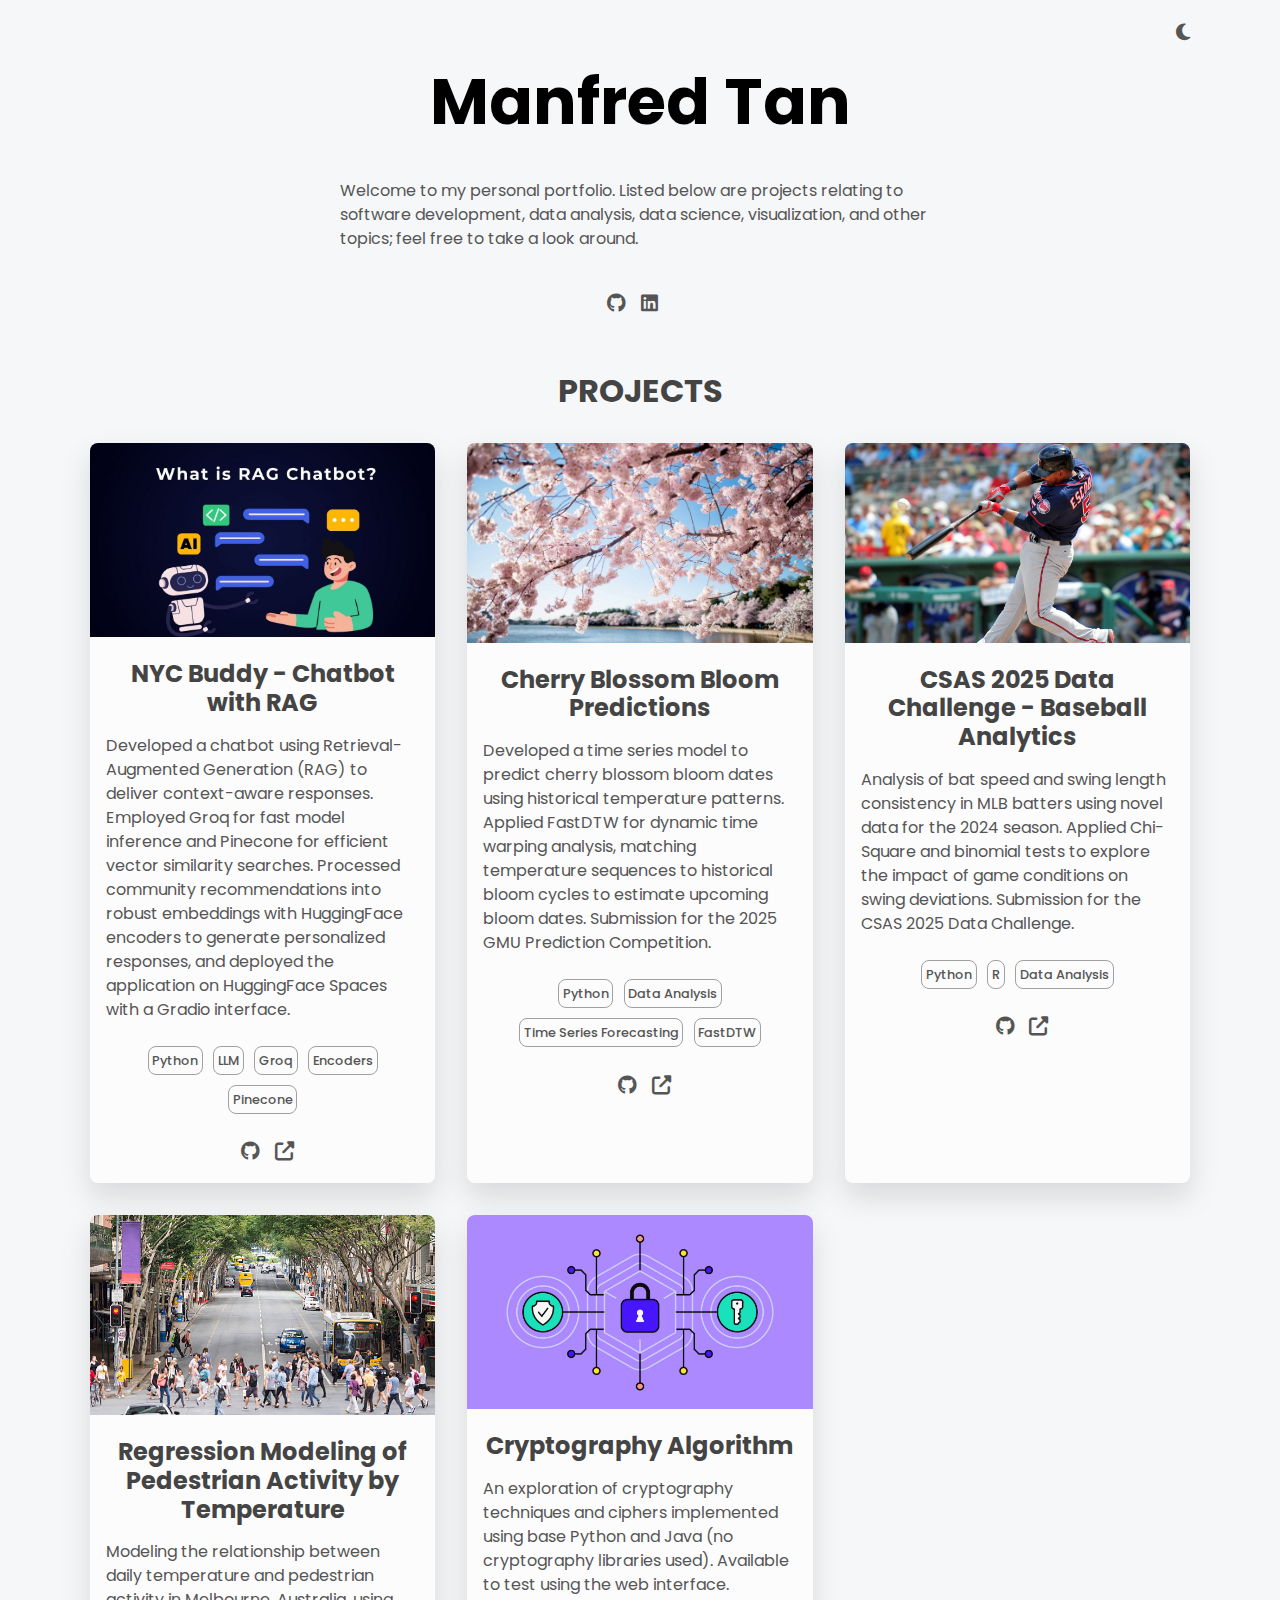
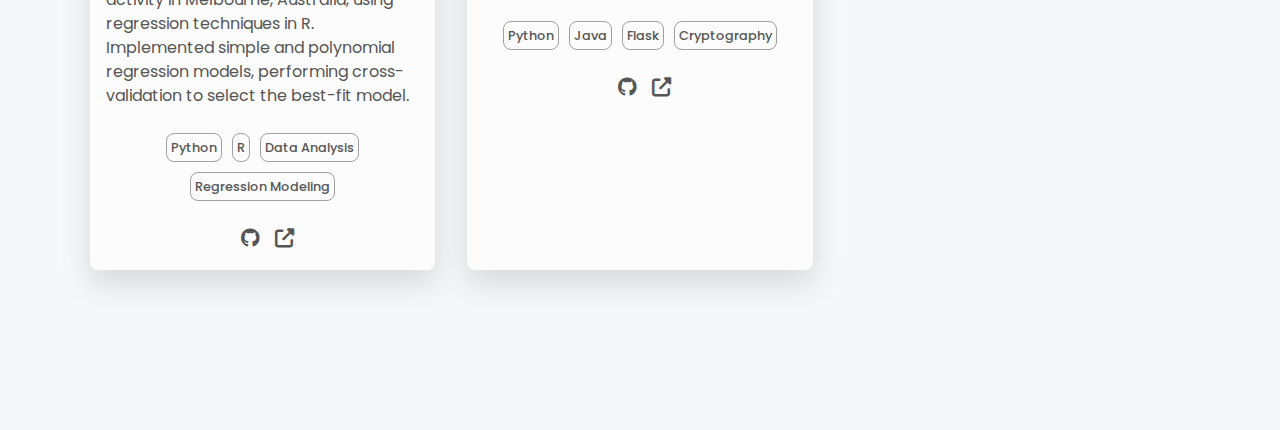
==== commit 864e29bd: "Update index.html" ====
--- a/index.html
+++ b/index.html
@@ -69,11 +69,11 @@
             <img src="projects/rag.jpg" class="project__image">
             <div class="project__content">
               <!-- Title -->
-              <h3>Chatbot with RAG</h3>
-              <!-- Description -->
-              <p class="project__description">
-                Developed a time series model to predict cherry blossom bloom dates using historical temperature patterns. Applied FastDTW for dynamic time warping analysis, matching temperature sequences to historical bloom cycles to estimate upcoming bloom dates. Submission for the 2025 GMU Prediction Competition.
-              </p>
+              <h3>NYC Buddy - Chatbot with RAG</h3>
+              <!-- Description -->
+              <p class="project__description">
+                Developed a chatbot using Retrieval-Augmented Generation (RAG) to deliver context-aware responses. Employed Groq for fast model inference and Pinecone for efficient vector similarity searches. 
+                Processed community recommendations into robust embeddings with HuggingFace encoders to generate personalized responses, and deployed the application on HuggingFace Spaces with a Gradio interface.
               <!-- Keyword Stack -->
               <ul class="project__stack">
                 <li class="project__stack-item">Python</li>
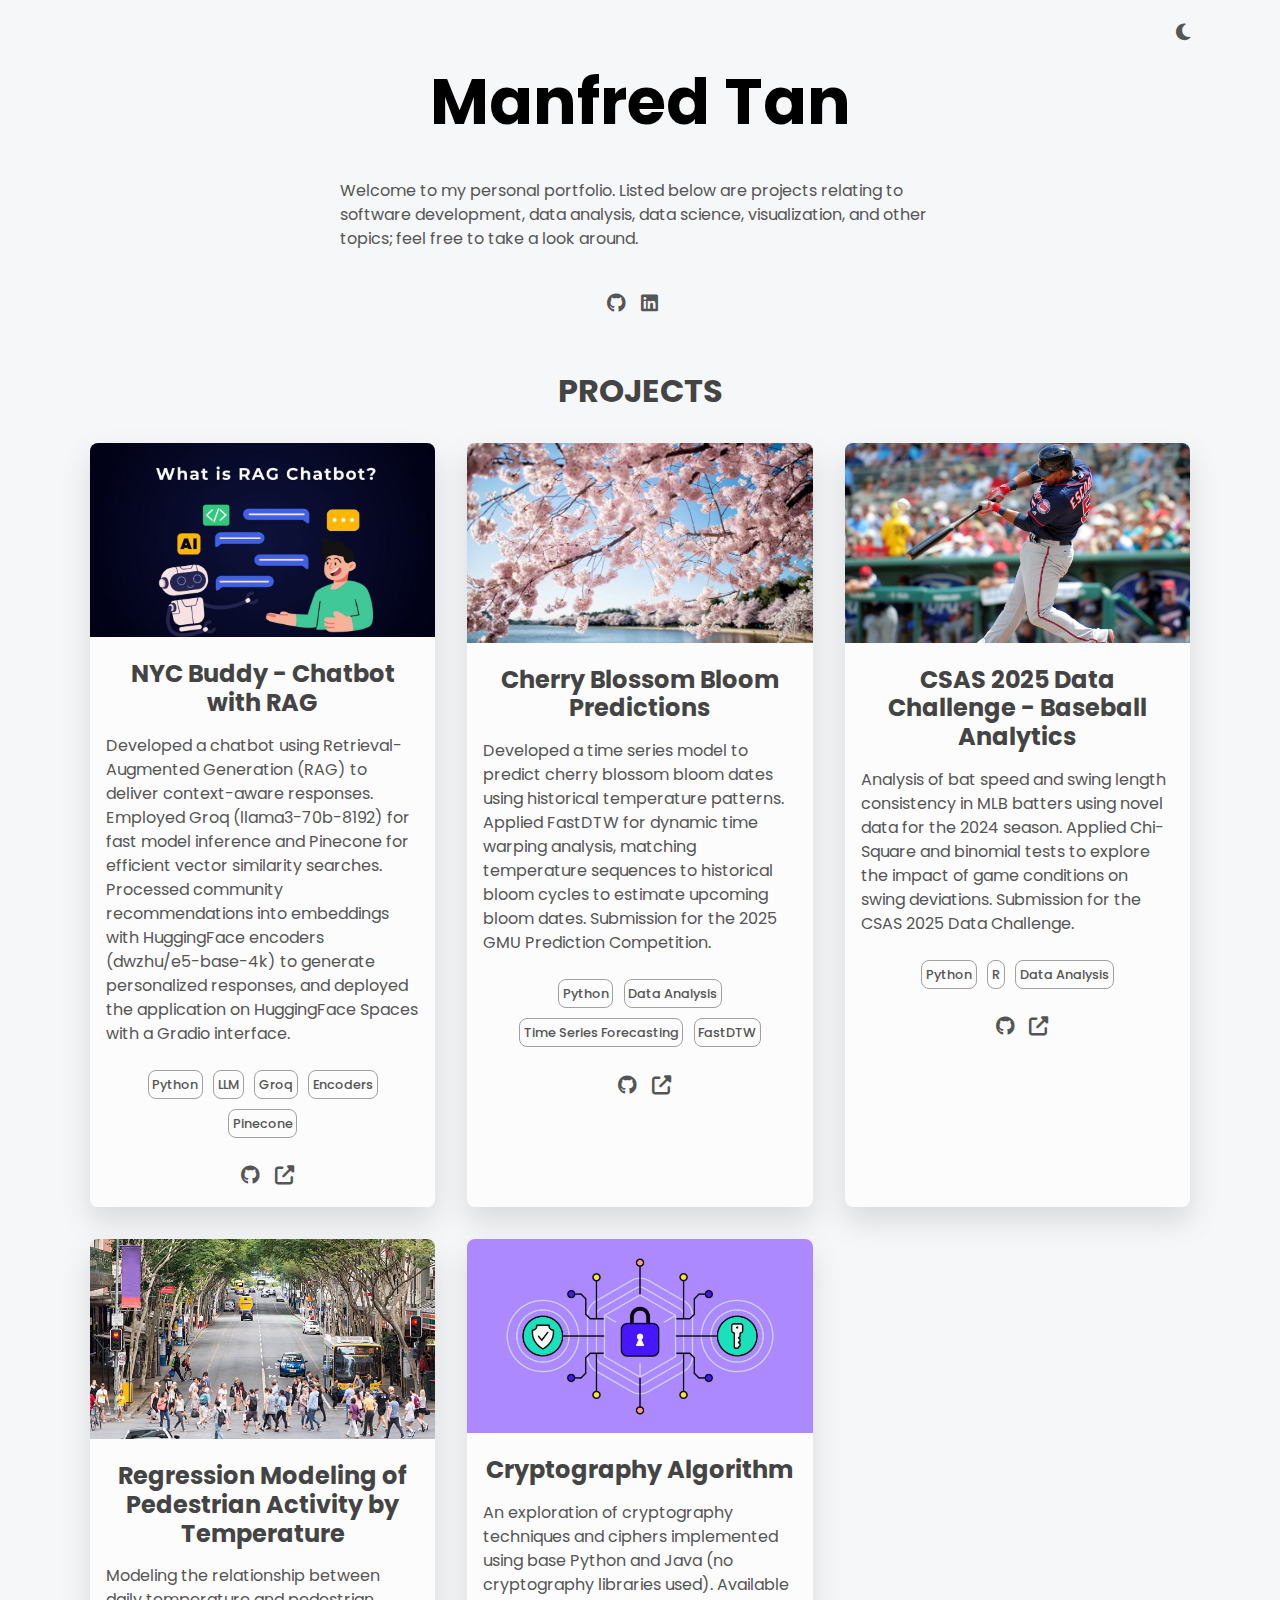
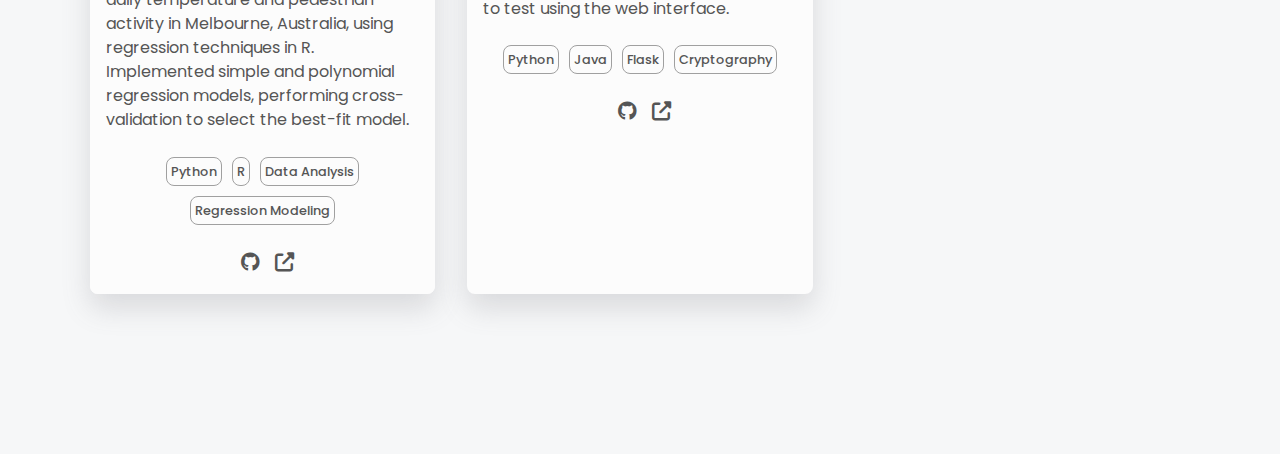
==== commit 145a3f5b: "Update index.html" ====
--- a/index.html
+++ b/index.html
@@ -72,8 +72,8 @@
               <h3>NYC Buddy - Chatbot with RAG</h3>
               <!-- Description -->
               <p class="project__description">
-                Developed a chatbot using Retrieval-Augmented Generation (RAG) to deliver context-aware responses. Employed Groq for fast model inference and Pinecone for efficient vector similarity searches. 
-                Processed community recommendations into robust embeddings with HuggingFace encoders to generate personalized responses, and deployed the application on HuggingFace Spaces with a Gradio interface.
+                Developed a chatbot using Retrieval-Augmented Generation (RAG) to deliver context-aware responses. Employed Groq (llama3-70b-8192) for fast model inference and Pinecone for efficient vector similarity searches. 
+                Processed community recommendations into embeddings with HuggingFace encoders (dwzhu/e5-base-4k) to generate personalized responses, and deployed the application on HuggingFace Spaces with a Gradio interface.
               <!-- Keyword Stack -->
               <ul class="project__stack">
                 <li class="project__stack-item">Python</li>
